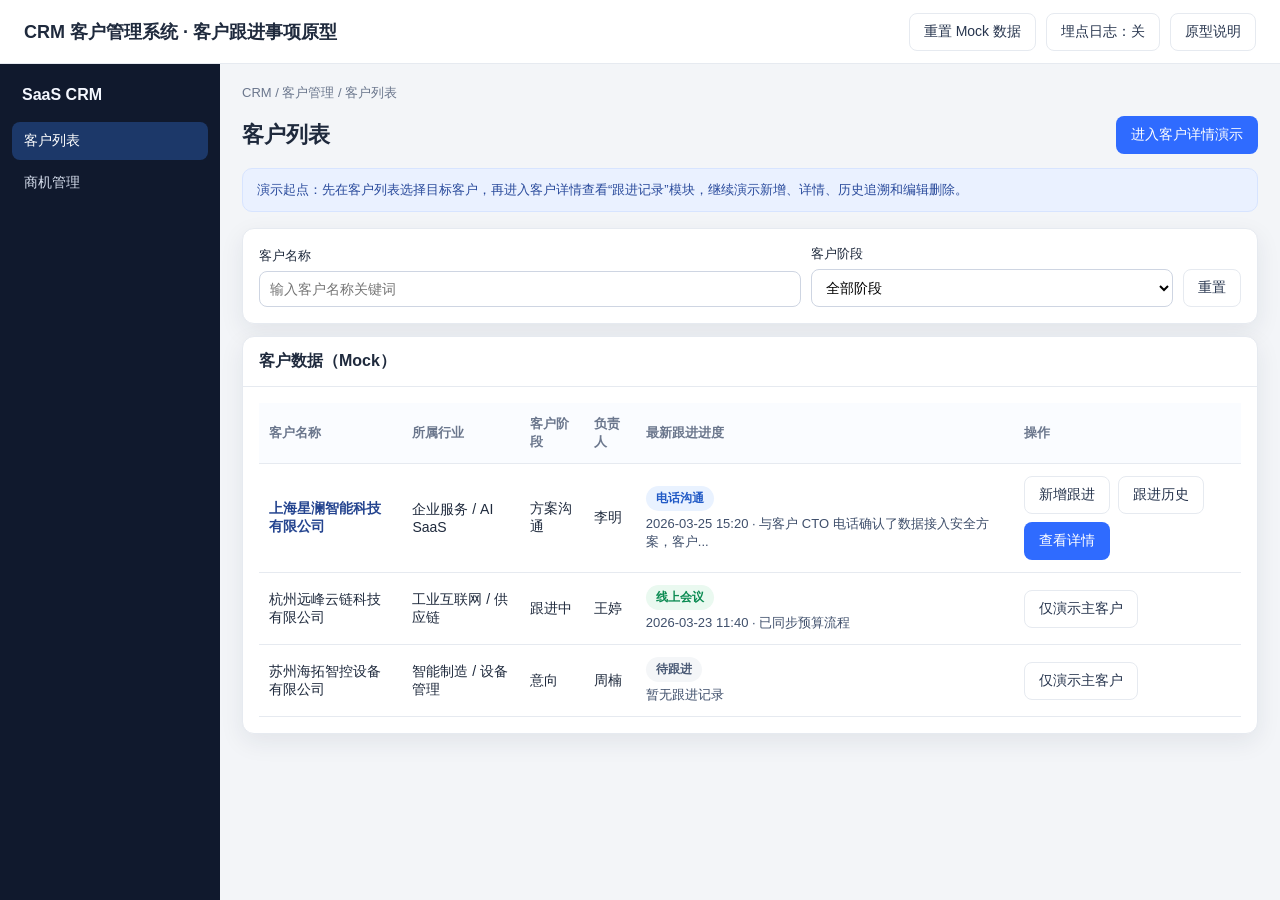
==== pages/customer-list.html @ c86eb79d "feat: complete crm follow-up prototype and detailed prd design" ====
<!DOCTYPE html>
<html lang="zh-CN">
<head>
  <meta charset="UTF-8" />
  <meta name="viewport" content="width=device-width, initial-scale=1.0" />
  <title>客户列表 - CRM 原型</title>
  <link rel="stylesheet" href="../assets/css/common.css" />
  <link rel="stylesheet" href="./customer-list.css" />
</head>
<body>
  <div class="layout">
    <header class="header">
      <div class="header-title">CRM 客户管理系统 · 客户跟进事项原型</div>
      <div class="btn-row">
        <button class="btn btn-outline" id="resetMockBtn">重置 Mock 数据</button>
        <button class="btn btn-outline" id="toggleLogBtn">埋点日志：关</button>
        <button class="btn btn-outline" id="showIntroBtn">原型说明</button>
      </div>
    </header>

    <aside class="sidebar">
      <div class="logo">SaaS CRM</div>
      <div class="nav-group">
        <a class="nav-item active" href="./customer-list.html">客户列表</a>
        <span class="nav-item">商机管理</span>
      </div>
    </aside>

    <main class="main">
      <div class="breadcrumbs">CRM / 客户管理 / 客户列表</div>
      <div class="page-title-row">
        <h1 class="page-title">客户列表</h1>
        <button class="btn btn-primary" id="openDetailDemoBtn">进入客户详情演示</button>
      </div>

      <div class="hint">演示起点：先在客户列表选择目标客户，再进入客户详情查看“跟进记录”模块，继续演示新增、详情、历史追溯和编辑删除。</div>

      <section class="panel filter-panel">
        <div class="panel-body filter-grid">
          <div>
            <div class="form-label">客户名称</div>
            <input class="input" id="keyword" placeholder="输入客户名称关键词" />
          </div>
          <div>
            <div class="form-label">客户阶段</div>
            <select class="select" id="stageFilter">
              <option value="all">全部阶段</option>
              <option value="意向">意向</option>
              <option value="跟进中">跟进中</option>
              <option value="方案沟通">方案沟通</option>
            </select>
          </div>
          <div class="actions">
            <button class="btn btn-outline" id="resetBtn">重置</button>
          </div>
        </div>
      </section>

      <section class="panel">
        <div class="panel-header">
          <h3 class="panel-title">客户数据（Mock）</h3>
        </div>
        <div class="panel-body">
          <table class="table" id="customerTable">
            <thead>
              <tr>
                <th>客户名称</th>
                <th>所属行业</th>
                <th>客户阶段</th>
                <th>负责人</th>
                <th>最新跟进进度</th>
                <th>操作</th>
              </tr>
            </thead>
            <tbody id="customerTbody"></tbody>
          </table>
        </div>
      </section>
    </main>
  </div>

  <div class="modal-mask" id="detailModal">
    <div class="modal modal-detail">
      <div class="modal-head"><span>客户详情</span><button class="modal-close" data-close="detailModal">×</button></div>
      <div class="modal-body">
        <div class="hint compact">当前为列表页内客户详情弹窗，支持继续新增跟进、查看跟进历史与详情操作。</div>
        <section class="panel">
          <div class="panel-header">
            <h3 class="panel-title">客户基础信息</h3>
          </div>
          <div class="panel-body">
            <div class="field-grid" id="detailCustomerFields"></div>
          </div>
        </section>

        <section class="panel detail-followup-panel">
          <div class="panel-header">
            <h3 class="panel-title">跟进记录</h3>
            <div class="btn-row">
              <button class="btn btn-primary" id="detailNewBtn">新增跟进</button>
              <button class="btn btn-outline" id="detailHistoryBtn">跟进历史</button>
            </div>
          </div>
          <div class="panel-body">
            <section class="stats-grid" id="detailStats"></section>
            <div id="detailLatestWrap"></div>
          </div>
        </section>
      </div>
    </div>
  </div>

  <div class="event-panel" id="eventPanel">
    <div class="event-head">埋点事件实时日志（最近）</div>
    <ul class="event-list" id="eventList"></ul>
  </div>

  <div class="modal-mask" id="createModal">
    <div class="modal modal-wide">
      <div class="modal-head"><span>新增跟进记录</span><button class="modal-close" data-close="createModal">×</button></div>
      <div class="modal-body">
        <div class="hint compact">已填写 <span id="fillCount">0 / 4</span> 项。提交后会同步更新列表最新跟进进度。</div>
        <div class="form-row">
          <div class="form-label"><span>跟进类型 <span class="required">*</span></span></div>
          <select class="select" id="typeKey">
            <option value="">请选择</option>
            <option value="电话沟通">电话沟通</option>
            <option value="线上会议">线上会议</option>
            <option value="上门拜访">上门拜访</option>
            <option value="微信沟通">微信沟通</option>
            <option value="邮件往来">邮件往来</option>
            <option value="自定义标签">自定义标签</option>
          </select>
          <div class="error" id="typeKeyError"></div>
        </div>
        <div class="form-row hidden" id="customLabelRow">
          <div class="form-label"><span>自定义标签名称 <span class="required">*</span></span></div>
          <input class="input" id="typeLabelCustom" />
          <div class="error" id="typeLabelCustomError"></div>
        </div>
        <div class="form-row">
          <div class="form-label"><span>跟进时间 <span class="required">*</span></span></div>
          <input type="datetime-local" class="input" id="followupTime" />
          <div class="error" id="followupTimeError"></div>
        </div>
        <div class="form-row">
          <div class="form-label"><span>跟进人</span></div>
          <input class="input readonly" id="person" readonly />
        </div>
        <div class="form-row">
          <div class="form-label"><span>跟进内容（选填）</span></div>
          <textarea class="textarea" id="content"></textarea>
          <div class="error" id="contentError"></div>
        </div>
        <div class="form-row">
          <div class="form-label"><span>下次跟进时间</span></div>
          <input type="datetime-local" class="input" id="nextFollowupTime" />
        </div>
      </div>
      <div class="modal-foot">
        <button class="btn btn-primary" id="submitCreateBtn">提交并保存</button>
      </div>
    </div>
  </div>

  <div class="modal-mask" id="historyModal">
    <div class="modal modal-history">
      <div class="modal-head"><span>跟进历史</span><button class="modal-close" data-close="historyModal">×</button></div>
      <div class="modal-body">
        <section class="filter-inline">
          <div class="filter-item">
            <label>跟进类型</label>
            <select class="select" id="historyTypeFilter">
              <option value="all">全部类型</option>
              <option value="电话沟通">电话沟通</option>
              <option value="线上会议">线上会议</option>
              <option value="上门拜访">上门拜访</option>
              <option value="微信沟通">微信沟通</option>
              <option value="邮件往来">邮件往来</option>
              <option value="自定义标签">自定义标签</option>
            </select>
          </div>
          <div class="filter-item">
            <label>开始日期</label>
            <div class="input-with-clear">
              <input type="date" class="input" id="historyStartDate" />
              <button class="input-clear hidden" id="historyStartClearBtn" type="button">×</button>
            </div>
          </div>
          <div class="filter-item">
            <label>结束日期</label>
            <div class="input-with-clear">
              <input type="date" class="input" id="historyEndDate" />
              <button class="input-clear hidden" id="historyEndClearBtn" type="button">×</button>
            </div>
          </div>
          <div class="filter-item actions">
            <button class="btn btn-outline" id="historyResetBtn">重置筛选</button>
          </div>
        </section>
        <div id="historyWrap"></div>
      </div>
      <div class="modal-foot history-foot">
        <span class="history-count" id="historyCount">共 0 条</span>
        <button class="btn btn-outline" id="historyMoreBtn">查看更多</button>
        <button class="btn btn-primary" id="historyCreateBtn">新增跟进</button>
      </div>
    </div>
  </div>

  <div class="modal-mask" id="historyDetailModal">
    <div class="modal modal-wide">
      <div class="modal-head"><span>跟进记录详情</span><button class="modal-close" data-close="historyDetailModal">×</button></div>
      <div class="modal-body" id="historyDetailContent"></div>
      <div class="modal-foot">
        <button class="btn btn-outline" id="historyEditBtn">编辑</button>
        <button class="btn btn-danger" id="historyDeleteBtn">删除</button>
        <button class="btn btn-primary hidden" id="historySaveBtn">保存</button>
      </div>
    </div>
  </div>

  <div class="modal-mask" id="historyDeleteModal">
    <div class="modal">
      <div class="modal-head"><span>确认删除</span><button class="modal-close" data-close="historyDeleteModal">×</button></div>
      <div class="modal-body">删除后不可恢复，确认要删除当前跟进记录吗？</div>
      <div class="modal-foot">
        <button class="btn btn-danger" id="historyConfirmDeleteBtn">确认删除</button>
      </div>
    </div>
  </div>

  <div class="modal-mask" id="introModal">
    <div class="modal">
      <div class="modal-head"><span>原型说明</span><button class="modal-close" data-close="introModal">×</button></div>
      <div class="modal-body">
        当前页面为演示入口“客户列表页”，用于模拟销售从列表进入目标客户详情并开展后续跟进管理。
      </div>
    </div>
  </div>

  <script src="../assets/js/store.js"></script>
  <script src="./customer-list.js"></script>
</body>
</html>
---- assets/css/common.css ----
:root {
  --bg: #f3f5f8;
  --panel: #ffffff;
  --line: #e6eaf0;
  --text: #1f2a3d;
  --muted: #6b778d;
  --primary: #2f6bff;
  --primary-hover: #1f55da;
  --danger: #dd3b3b;
  --success: #0f9d58;
  --shadow: 0 8px 24px rgba(31, 42, 61, 0.08);
  --radius: 12px;
}

* {
  box-sizing: border-box;
}

html,
body {
  margin: 0;
  padding: 0;
  font-family: "PingFang SC", "Microsoft YaHei", sans-serif;
  background: var(--bg);
  color: var(--text);
}

body {
  min-width: 1280px;
}

a {
  color: inherit;
  text-decoration: none;
}

.layout {
  display: grid;
  grid-template-columns: 220px 1fr;
  grid-template-rows: 64px 1fr;
  min-height: 100vh;
}

.header {
  grid-column: 1 / 3;
  background: var(--panel);
  border-bottom: 1px solid var(--line);
  display: flex;
  align-items: center;
  justify-content: space-between;
  padding: 0 24px;
  position: sticky;
  top: 0;
  z-index: 20;
}

.header-title {
  font-size: 18px;
  font-weight: 600;
}

.sidebar {
  background: #10192d;
  color: #d6deed;
  padding: 18px 12px;
}

.logo {
  font-size: 16px;
  font-weight: 700;
  color: #f4f7ff;
  margin: 4px 10px 18px;
}

.nav-group {
  margin-top: 8px;
}

.nav-item {
  padding: 10px 12px;
  border-radius: 8px;
  margin: 4px 0;
  font-size: 14px;
  transition: background 0.2s ease;
  display: block;
}

.nav-item:hover {
  background: rgba(255, 255, 255, 0.08);
}

.nav-item.active {
  background: rgba(58, 130, 246, 0.3);
  color: #ffffff;
}

.main {
  padding: 20px 22px 90px;
}

.breadcrumbs {
  color: var(--muted);
  font-size: 13px;
  margin-bottom: 14px;
}

.page-title-row {
  display: flex;
  align-items: center;
  justify-content: space-between;
  margin-bottom: 14px;
}

.page-title {
  margin: 0;
  font-size: 22px;
  font-weight: 700;
}

.hint {
  background: #eaf1ff;
  color: #2a4b9c;
  border: 1px solid #d7e4ff;
  border-radius: 10px;
  padding: 12px 14px;
  margin-bottom: 16px;
  font-size: 13px;
}

.panel {
  background: var(--panel);
  border: 1px solid var(--line);
  border-radius: var(--radius);
  box-shadow: var(--shadow);
}

.panel-header {
  padding: 14px 16px;
  border-bottom: 1px solid var(--line);
  display: flex;
  align-items: center;
  justify-content: space-between;
}

.panel-title {
  margin: 0;
  font-size: 16px;
  font-weight: 600;
}

.panel-body {
  padding: 16px;
}

.btn-row {
  display: flex;
  gap: 10px;
  align-items: center;
}

.btn {
  border: 1px solid transparent;
  background: #edf1f7;
  color: #26344d;
  padding: 9px 14px;
  border-radius: 8px;
  font-size: 14px;
  cursor: pointer;
  transition: all 0.18s ease;
}

.btn:hover {
  transform: translateY(-1px);
}

.btn:active {
  transform: translateY(0);
}

.btn-primary {
  background: var(--primary);
  color: #fff;
}

.btn-primary:hover {
  background: var(--primary-hover);
}

.btn-danger {
  background: #fff1f1;
  border-color: #ffd4d4;
  color: var(--danger);
}

.btn-outline {
  background: #fff;
  border-color: var(--line);
}

.field-grid {
  display: grid;
  grid-template-columns: repeat(3, minmax(220px, 1fr));
  gap: 12px;
}

.field {
  padding: 10px 12px;
  border: 1px solid var(--line);
  border-radius: 10px;
  background: #fbfcff;
}

.field-label {
  font-size: 12px;
  color: var(--muted);
  margin-bottom: 6px;
}

.field-value {
  font-size: 14px;
  font-weight: 600;
}

.tag {
  display: inline-flex;
  align-items: center;
  border-radius: 999px;
  padding: 4px 10px;
  font-size: 12px;
  font-weight: 600;
}

.tag-phone { background: #e9f2ff; color: #215ac6; }
.tag-online { background: #eaf9f0; color: #0b8b52; }
.tag-visit { background: #fff1e8; color: #b7561a; }
.tag-wechat { background: #e9f8f1; color: #0d8657; }
.tag-email { background: #f3edff; color: #6442c0; }
.tag-custom { background: #f4f6f8; color: #4b5b76; }

.badge-latest {
  background: #fff8e7;
  color: #a66a00;
  border: 1px solid #ffe2a4;
  border-radius: 999px;
  padding: 3px 9px;
  font-size: 12px;
  font-weight: 600;
}

.input,
.select,
.textarea {
  width: 100%;
  border: 1px solid #ced5e2;
  border-radius: 8px;
  padding: 9px 10px;
  font-size: 14px;
  font-family: inherit;
  background: #fff;
}

.input-with-clear {
  position: relative;
}

.input-with-clear .input {
  padding-right: 34px;
}

.input-clear {
  position: absolute;
  right: 8px;
  top: 50%;
  transform: translateY(-50%);
  width: 20px;
  height: 20px;
  border: 1px solid #d4dced;
  border-radius: 999px;
  background: #fff;
  color: #6f7f9c;
  font-size: 14px;
  line-height: 16px;
  cursor: pointer;
  display: inline-flex;
  align-items: center;
  justify-content: center;
}

.input-clear:hover {
  border-color: #a9bddf;
  color: #325fae;
}

.textarea {
  min-height: 110px;
  resize: vertical;
}

.input:focus,
.select:focus,
.textarea:focus {
  outline: none;
  border-color: #8bb1ff;
  box-shadow: 0 0 0 3px rgba(47, 107, 255, 0.14);
}

.form-row {
  margin-bottom: 12px;
}

.form-label {
  display: flex;
  align-items: center;
  justify-content: space-between;
  font-size: 13px;
  margin-bottom: 6px;
}

.required {
  color: var(--danger);
}

.error {
  color: var(--danger);
  font-size: 12px;
  margin-top: 6px;
  min-height: 16px;
}

.readonly {
  background: #f4f6fa;
  color: #56627a;
}

.hidden {
  display: none !important;
}

.empty {
  text-align: center;
  padding: 44px 18px;
  color: var(--muted);
}

.empty h4 {
  margin: 0 0 8px;
  color: #36445f;
}

.footer-actions {
  display: flex;
  justify-content: flex-end;
  gap: 10px;
  margin-top: 18px;
}

.event-panel {
  position: fixed;
  right: 16px;
  bottom: 14px;
  width: 330px;
  max-height: 280px;
  background: rgba(16, 25, 45, 0.95);
  color: #e8f0ff;
  border-radius: 12px;
  border: 1px solid rgba(255, 255, 255, 0.12);
  box-shadow: 0 10px 28px rgba(0, 0, 0, 0.28);
  overflow: hidden;
  z-index: 40;
}

.event-panel.off {
  display: none;
}

.event-head {
  padding: 10px 12px;
  font-weight: 600;
  font-size: 13px;
  border-bottom: 1px solid rgba(255, 255, 255, 0.12);
}

.event-list {
  padding: 8px 12px 10px;
  margin: 0;
  max-height: 230px;
  overflow: auto;
}

.event-list li {
  list-style: none;
  padding: 8px 0;
  border-bottom: 1px dashed rgba(255, 255, 255, 0.12);
  font-size: 12px;
}

.event-list li:last-child {
  border-bottom: 0;
}

.event-time {
  color: #9fb2d8;
  margin-right: 8px;
}

.modal-mask {
  position: fixed;
  inset: 0;
  background: rgba(0, 0, 0, 0.4);
  display: none;
  align-items: center;
  justify-content: center;
  z-index: 60;
  animation: fadeIn 0.2s ease;
}

.modal-mask.show {
  display: flex;
}

.modal {
  width: 460px;
  max-width: 95vw;
  background: #fff;
  border-radius: 12px;
  border: 1px solid var(--line);
  box-shadow: 0 16px 40px rgba(14, 25, 44, 0.2);
  overflow: hidden;
  transform: translateY(0);
  animation: slideIn 0.24s ease;
}

.modal-head {
  padding: 14px 16px;
  border-bottom: 1px solid var(--line);
  font-weight: 700;
  display: flex;
  align-items: center;
  justify-content: space-between;
  gap: 10px;
}

.modal-close {
  width: 28px;
  height: 28px;
  border: 1px solid var(--line);
  border-radius: 8px;
  background: #fff;
  color: #5d6b85;
  cursor: pointer;
  line-height: 1;
  font-size: 16px;
}

.modal-close:hover {
  background: #f5f8ff;
  border-color: #c9d5ef;
}

.modal-body {
  padding: 16px;
  font-size: 14px;
  color: #455470;
  max-height: 62vh;
  overflow: auto;
}

.modal-foot {
  padding: 12px 16px 16px;
  display: flex;
  justify-content: flex-end;
  gap: 10px;
}

.toast-wrap {
  position: fixed;
  top: 78px;
  right: 18px;
  z-index: 90;
}

.toast {
  background: #1e2a42;
  color: #fff;
  padding: 10px 14px;
  border-radius: 10px;
  margin-top: 8px;
  box-shadow: 0 10px 26px rgba(12, 18, 31, 0.28);
  animation: popIn 0.24s ease;
  font-size: 13px;
}

.toast.success {
  background: #0d7c45;
}

@keyframes fadeIn {
  from { opacity: 0; }
  to { opacity: 1; }
}

@keyframes slideIn {
  from { opacity: 0; transform: translateY(10px); }
  to { opacity: 1; transform: translateY(0); }
}

@keyframes popIn {
  from { opacity: 0; transform: translateY(-8px); }
  to { opacity: 1; transform: translateY(0); }
}
---- pages/customer-list.css ----
.filter-panel {
  margin-bottom: 12px;
}

.filter-grid {
  display: grid;
  grid-template-columns: 1.5fr 1fr auto;
  gap: 10px;
  align-items: end;
}

.table {
  width: 100%;
  border-collapse: collapse;
}

.table th,
.table td {
  text-align: left;
  padding: 12px 10px;
  border-bottom: 1px solid var(--line);
  font-size: 14px;
}

.table th {
  color: var(--muted);
  font-size: 13px;
  background: #fafcff;
}

.table tr:hover td {
  background: #f8fbff;
}

.customer-main {
  font-weight: 700;
  color: #24448f;
}

.progress-cell {
  min-width: 260px;
}

.progress-main {
  font-size: 13px;
  color: #3f4f6b;
  margin-top: 4px;
}

.op-row {
  display: flex;
  gap: 8px;
  flex-wrap: wrap;
}

.modal-wide {
  width: 640px;
}

.hint.compact {
  margin-bottom: 10px;
  padding: 8px 10px;
}

.modal-history {
  width: 920px;
}

.modal-detail {
  width: 1120px;
}

.detail-followup-panel {
  margin-top: 12px;
}

.stats-grid {
  display: grid;
  grid-template-columns: repeat(3, minmax(200px, 1fr));
  gap: 12px;
  margin-bottom: 12px;
}

.stat-card {
  background: #fff;
  border: 1px solid var(--line);
  border-radius: 12px;
  padding: 14px 16px;
}

.stat-card.clickable {
  cursor: pointer;
  transition: all 0.2s ease;
}

.stat-card.clickable:hover {
  border-color: #b3c9ff;
  box-shadow: 0 8px 18px rgba(47, 107, 255, 0.14);
}

.stat-label {
  color: var(--muted);
  font-size: 13px;
  margin-bottom: 8px;
}

.stat-value {
  font-size: 28px;
  font-weight: 700;
  color: #1f2f52;
}

.stat-tip {
  margin-top: 6px;
  font-size: 12px;
  color: #5f78aa;
}

.latest-card {
  border: 1px solid var(--line);
  border-radius: 12px;
  padding: 14px;
  background: #fcfdff;
  cursor: pointer;
  transition: all 0.2s ease;
}

.latest-card:hover {
  border-color: #bcd1ff;
  box-shadow: 0 8px 18px rgba(47, 107, 255, 0.14);
}

.latest-top {
  display: flex;
  justify-content: space-between;
  align-items: center;
  margin-bottom: 10px;
}

.latest-meta {
  color: var(--muted);
  font-size: 13px;
  margin-bottom: 8px;
}

.latest-content {
  font-size: 14px;
  color: #34425b;
  line-height: 1.7;
  margin-bottom: 8px;
}

.filter-inline {
  display: grid;
  grid-template-columns: 1.2fr 1fr 1fr auto;
  gap: 10px;
  align-items: end;
  margin-bottom: 10px;
}

.filter-item label {
  display: block;
  font-size: 12px;
  color: var(--muted);
  margin-bottom: 6px;
}

.timeline {
  position: relative;
  padding-left: 24px;
}

.timeline::before {
  content: "";
  position: absolute;
  left: 9px;
  top: 4px;
  bottom: 4px;
  width: 2px;
  background: linear-gradient(180deg, #86a9ff, #d7e4ff);
}

.timeline-item {
  position: relative;
  margin-bottom: 12px;
}

.timeline-item::before {
  content: "";
  width: 10px;
  height: 10px;
  border-radius: 50%;
  background: #2f6bff;
  position: absolute;
  left: -20px;
  top: 14px;
  box-shadow: 0 0 0 4px #e8f0ff;
}

.history-card {
  border: 1px solid var(--line);
  border-radius: 12px;
  background: #fff;
  padding: 13px 14px;
  cursor: pointer;
  transition: all 0.2s ease;
}

.history-card:hover {
  border-color: #b3c9ff;
  box-shadow: 0 8px 18px rgba(47, 107, 255, 0.14);
}

.card-top {
  display: flex;
  justify-content: space-between;
  align-items: center;
  margin-bottom: 6px;
}

.card-meta {
  font-size: 13px;
  color: var(--muted);
  margin-bottom: 6px;
}

.card-content {
  font-size: 14px;
  line-height: 1.65;
  color: #334360;
}

.more-wrap {
  margin-top: 8px;
  display: flex;
  align-items: center;
  justify-content: space-between;
}

.history-count {
  color: var(--muted);
  font-size: 13px;
}

.history-foot {
  justify-content: space-between;
}

.detail-grid {
  display: grid;
  grid-template-columns: repeat(2, minmax(220px, 1fr));
  gap: 10px;
  margin-bottom: 10px;
}

.content-box {
  border: 1px solid var(--line);
  border-radius: 10px;
  background: #fbfcff;
  padding: 10px;
  line-height: 1.7;
  color: #33425f;
}

.meta-line {
  font-size: 13px;
  color: var(--muted);
  margin-top: 8px;
}
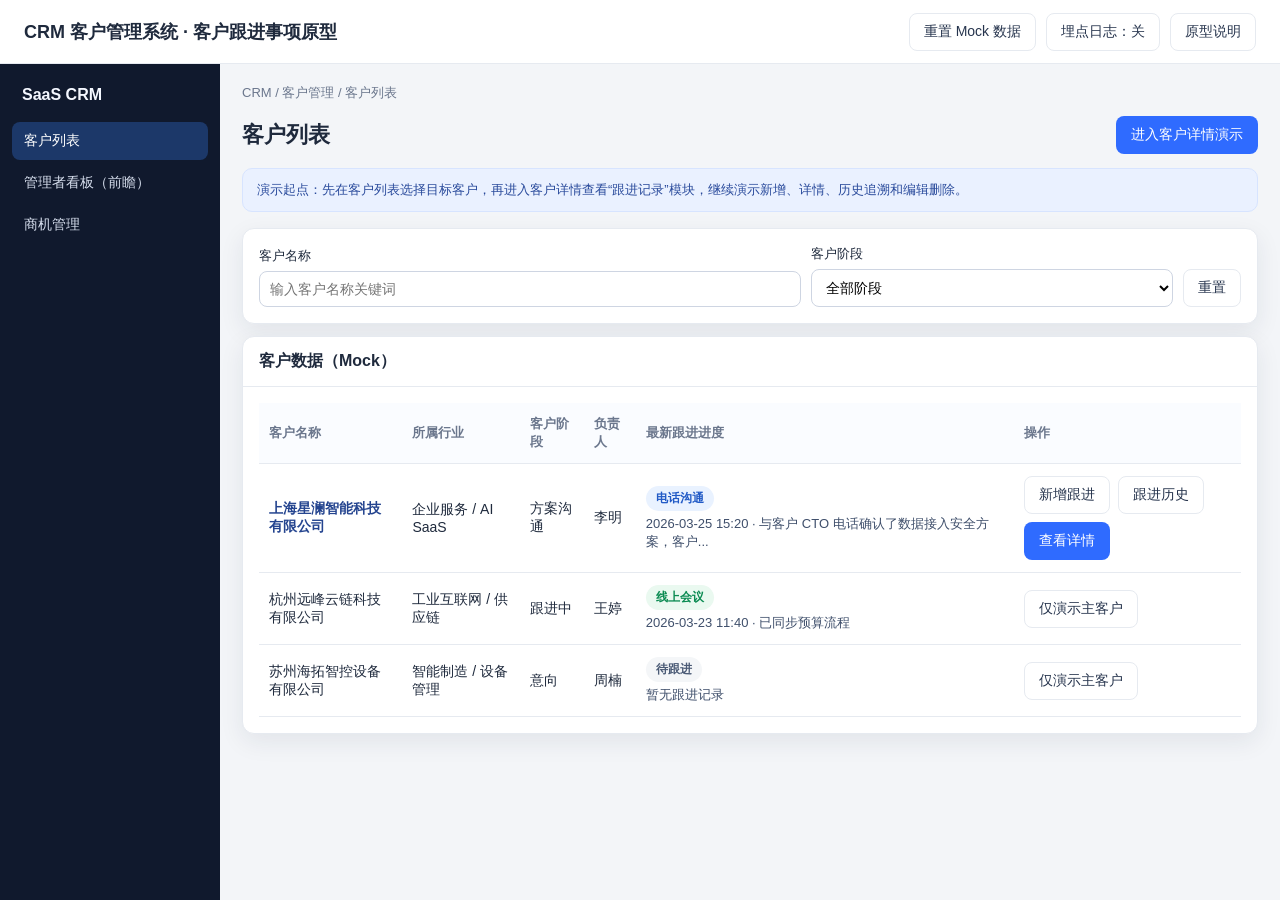
==== commit 8771ce27: "最终稿" ====
--- a/pages/customer-list.html
+++ b/pages/customer-list.html
@@ -1,4 +1,4 @@
-<!DOCTYPE html>
+﻿<!DOCTYPE html>
 <html lang="zh-CN">
 <head>
   <meta charset="UTF-8" />
@@ -12,9 +12,9 @@
     <header class="header">
       <div class="header-title">CRM 客户管理系统 · 客户跟进事项原型</div>
       <div class="btn-row">
-        <button class="btn btn-outline" id="resetMockBtn">重置 Mock 数据</button>
-        <button class="btn btn-outline" id="toggleLogBtn">埋点日志：关</button>
-        <button class="btn btn-outline" id="showIntroBtn">原型说明</button>
+        <button class="btn btn-outline tip" id="resetMockBtn" data-tip="功能：恢复演示初始数据。&#10;默认：展示当前本地修改后的数据。&#10;点击：重置客户与跟进 Mock 并刷新视图。">重置 Mock 数据</button>
+        <button class="btn btn-outline tip" id="toggleLogBtn" data-tip="功能：控制埋点日志面板显示。&#10;默认：关闭。&#10;点击：开/关切换。">埋点日志：关</button>
+        <button class="btn btn-outline tip" id="showIntroBtn" data-tip="功能：查看原型说明。&#10;点击：打开说明弹窗。">原型说明</button>
       </div>
     </header>
 
@@ -22,6 +22,7 @@
       <div class="logo">SaaS CRM</div>
       <div class="nav-group">
         <a class="nav-item active" href="./customer-list.html">客户列表</a>
+        <a class="nav-item" href="./manager-dashboard.html">管理者看板（前瞻）</a>
         <span class="nav-item">商机管理</span>
       </div>
     </aside>
@@ -30,7 +31,7 @@
       <div class="breadcrumbs">CRM / 客户管理 / 客户列表</div>
       <div class="page-title-row">
         <h1 class="page-title">客户列表</h1>
-        <button class="btn btn-primary" id="openDetailDemoBtn">进入客户详情演示</button>
+        <button class="btn btn-primary tip" id="openDetailDemoBtn" data-tip="功能：快速进入客户详情演示。&#10;点击：在当前页打开客户详情弹窗。">进入客户详情演示</button>
       </div>
 
       <div class="hint">演示起点：先在客户列表选择目标客户，再进入客户详情查看“跟进记录”模块，继续演示新增、详情、历史追溯和编辑删除。</div>
@@ -51,7 +52,7 @@
             </select>
           </div>
           <div class="actions">
-            <button class="btn btn-outline" id="resetBtn">重置</button>
+            <button class="btn btn-outline tip" id="resetBtn" data-tip="功能：重置列表筛选条件。&#10;点击：清空关键词和阶段筛选。">重置</button>
           </div>
         </div>
       </section>
@@ -97,8 +98,8 @@
           <div class="panel-header">
             <h3 class="panel-title">跟进记录</h3>
             <div class="btn-row">
-              <button class="btn btn-primary" id="detailNewBtn">新增跟进</button>
-              <button class="btn btn-outline" id="detailHistoryBtn">跟进历史</button>
+              <button class="btn btn-primary tip" id="detailNewBtn" data-tip="功能：新增一条跟进记录。&#10;默认：保持当前详情上下文。&#10;点击：打开新增跟进弹窗。">新增跟进</button>
+              <button class="btn btn-outline tip" id="detailHistoryBtn" data-tip="功能：查看该客户全部跟进历史。&#10;点击：打开跟进历史弹窗。">跟进历史</button>
             </div>
           </div>
           <div class="panel-body">
@@ -158,7 +159,7 @@
         </div>
       </div>
       <div class="modal-foot">
-        <button class="btn btn-primary" id="submitCreateBtn">提交并保存</button>
+        <button class="btn btn-primary tip" id="submitCreateBtn" data-tip="功能：提交本次跟进记录。&#10;默认：校验必填项（类型、时间、自定义标签名）。&#10;点击：写入记录并刷新页面数据。">提交并保存</button>
       </div>
     </div>
   </div>
@@ -182,20 +183,22 @@
           </div>
           <div class="filter-item">
             <label>开始日期</label>
-            <div class="input-with-clear">
-              <input type="date" class="input" id="historyStartDate" />
-              <button class="input-clear hidden" id="historyStartClearBtn" type="button">×</button>
+            <div class="input-with-clear date-input-wrap">
+              <input type="text" class="input date-display-input" id="historyStartDateDisplay" placeholder="--年--月--日" readonly />
+              <input type="date" class="date-picker-hidden" id="historyStartDate" />
+              <button class="input-clear hidden tip" id="historyStartClearBtn" type="button" data-tip="功能：清空开始日期筛选。&#10;点击：恢复为不限开始日期。">×</button>
             </div>
           </div>
           <div class="filter-item">
             <label>结束日期</label>
-            <div class="input-with-clear">
-              <input type="date" class="input" id="historyEndDate" />
-              <button class="input-clear hidden" id="historyEndClearBtn" type="button">×</button>
+            <div class="input-with-clear date-input-wrap">
+              <input type="text" class="input date-display-input" id="historyEndDateDisplay" placeholder="--年--月--日" readonly />
+              <input type="date" class="date-picker-hidden" id="historyEndDate" />
+              <button class="input-clear hidden tip" id="historyEndClearBtn" type="button" data-tip="功能：清空结束日期筛选。&#10;点击：恢复为不限结束日期。">×</button>
             </div>
           </div>
           <div class="filter-item actions">
-            <button class="btn btn-outline" id="historyResetBtn">重置筛选</button>
+            <button class="btn btn-outline tip" id="historyResetBtn" data-tip="功能：重置历史筛选条件。&#10;点击：恢复类型与日期默认值。">重置筛选</button>
           </div>
         </section>
         <div id="historyWrap"></div>
@@ -203,7 +206,7 @@
       <div class="modal-foot history-foot">
         <span class="history-count" id="historyCount">共 0 条</span>
         <button class="btn btn-outline" id="historyMoreBtn">查看更多</button>
-        <button class="btn btn-primary" id="historyCreateBtn">新增跟进</button>
+        <button class="btn btn-primary tip" id="historyCreateBtn" data-tip="功能：在历史上下文中新增跟进。&#10;点击：打开新增跟进弹窗。">新增跟进</button>
       </div>
     </div>
   </div>
@@ -213,9 +216,9 @@
       <div class="modal-head"><span>跟进记录详情</span><button class="modal-close" data-close="historyDetailModal">×</button></div>
       <div class="modal-body" id="historyDetailContent"></div>
       <div class="modal-foot">
-        <button class="btn btn-outline" id="historyEditBtn">编辑</button>
-        <button class="btn btn-danger" id="historyDeleteBtn">删除</button>
-        <button class="btn btn-primary hidden" id="historySaveBtn">保存</button>
+        <button class="btn btn-outline tip" id="historyEditBtn" data-tip="功能：进入编辑状态。&#10;点击：可修改类型、内容、下次跟进时间。">编辑</button>
+        <button class="btn btn-danger tip" id="historyDeleteBtn" data-tip="功能：删除当前记录。&#10;点击：进入二次确认。">删除</button>
+        <button class="btn btn-primary hidden tip" id="historySaveBtn" data-tip="功能：保存编辑内容。&#10;点击：更新记录并刷新统计与列表。">保存</button>
       </div>
     </div>
   </div>
@@ -225,7 +228,7 @@
       <div class="modal-head"><span>确认删除</span><button class="modal-close" data-close="historyDeleteModal">×</button></div>
       <div class="modal-body">删除后不可恢复，确认要删除当前跟进记录吗？</div>
       <div class="modal-foot">
-        <button class="btn btn-danger" id="historyConfirmDeleteBtn">确认删除</button>
+        <button class="btn btn-danger tip" id="historyConfirmDeleteBtn" data-tip="功能：执行删除。&#10;点击：删除记录并回写统计。">确认删除</button>
       </div>
     </div>
   </div>
@@ -243,3 +246,5 @@
   <script src="./customer-list.js"></script>
 </body>
 </html>
+
+
--- a/assets/css/common.css
+++ b/assets/css/common.css
@@ -195,6 +195,36 @@
 .btn-outline {
   background: #fff;
   border-color: var(--line);
+}
+
+.tip {
+  position: relative;
+}
+
+.global-tooltip {
+  position: fixed;
+  z-index: 2000;
+  min-width: 180px;
+  max-width: 340px;
+  padding: 8px 10px;
+  border-radius: 8px;
+  background: rgba(16, 25, 45, 0.96);
+  color: #eaf0ff;
+  border: 1px solid rgba(255, 255, 255, 0.14);
+  box-shadow: 0 8px 24px rgba(0, 0, 0, 0.24);
+  font-size: 12px;
+  line-height: 1.5;
+  text-align: left;
+  white-space: pre-line;
+  pointer-events: none;
+  opacity: 0;
+  transform: translateY(4px);
+  transition: opacity 0.12s ease, transform 0.12s ease;
+}
+
+.global-tooltip.show {
+  opacity: 1;
+  transform: translateY(0);
 }
 
 .field-grid {
--- a/pages/customer-list.css
+++ b/pages/customer-list.css
@@ -163,6 +163,25 @@
   font-size: 12px;
   color: var(--muted);
   margin-bottom: 6px;
+}
+
+.date-input-wrap {
+  position: relative;
+}
+
+.date-display-input {
+  cursor: pointer;
+  background: #fff;
+}
+
+.date-picker-hidden {
+  position: absolute;
+  left: 0;
+  top: 0;
+  width: 1px;
+  height: 1px;
+  opacity: 0;
+  pointer-events: none;
 }
 
 .timeline {
